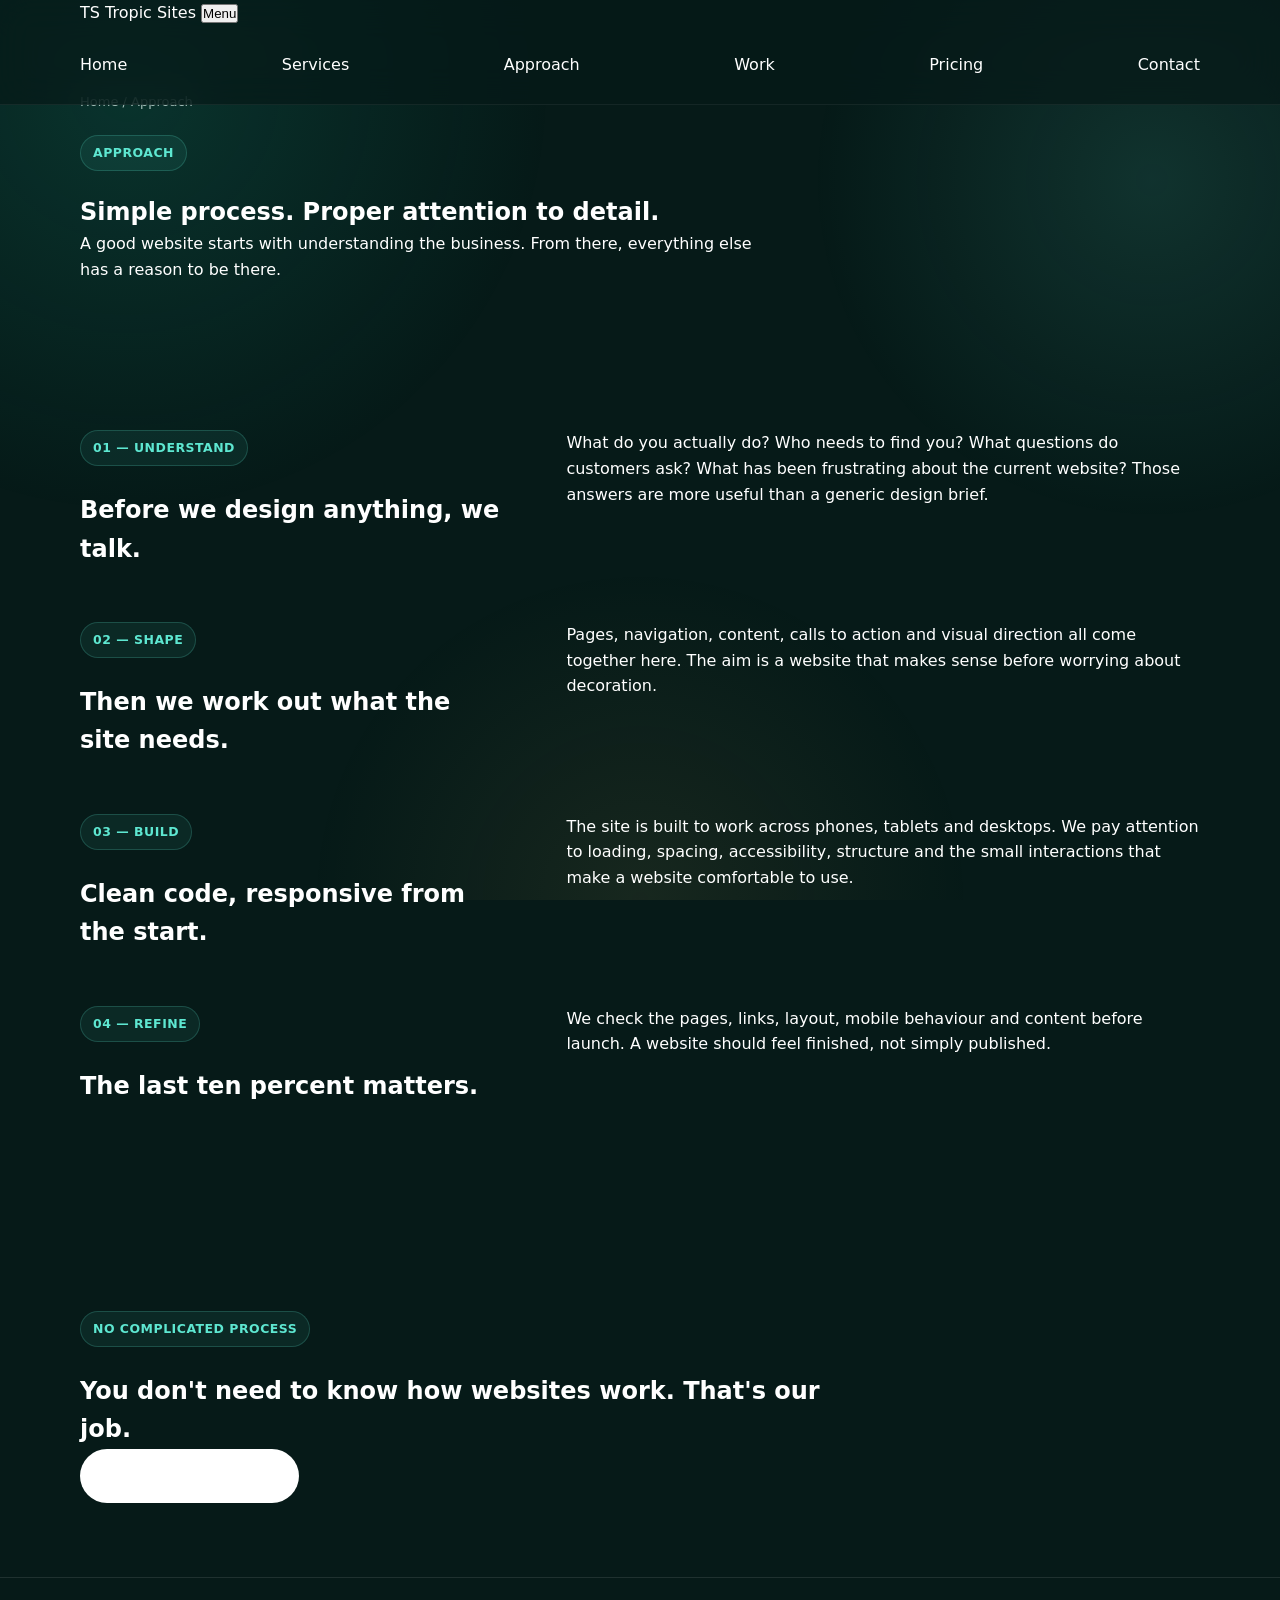
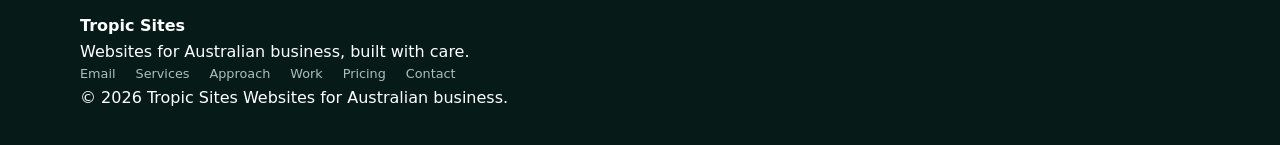
==== approach.html @ 6313338d "Add files via upload" ====
<!doctype html>
<html lang="en-AU">
<head>
  <meta charset="utf-8">
  <meta name="viewport" content="width=device-width, initial-scale=1">
  <title>Approach | Tropic Sites</title>
  <meta name="description" content="Learn how Tropic Sites approaches website projects for Australian businesses.">
  <meta name="theme-color" content="#17352d">
  <meta property="og:title" content="Approach | Tropic Sites">
  <meta property="og:description" content="Learn how Tropic Sites approaches website projects for Australian businesses.">
  <meta property="og:type" content="website">
  <link rel="stylesheet" href="style.css">
</head>
<body data-page="approach">
<header class="site-header">
  <div class="container header-inner">
    <a class="brand" href="index.html" aria-label="Tropic Sites home">
      <span class="brand-mark" aria-hidden="true">TS</span>
      <span>Tropic Sites</span>
    </a>
    <button class="nav-toggle" type="button" data-nav-toggle aria-expanded="false" aria-controls="site-nav">
      <span>Menu</span>
    </button>
    <nav class="site-nav" id="site-nav" data-nav aria-label="Main navigation">
      <a href="index.html">Home</a>
      <a href="services.html">Services</a>
      <a href="approach.html">Approach</a>
      <a href="work.html">Work</a>
      <a href="pricing.html">Pricing</a>
      <a href="contact.html">Contact</a>
    </nav>
  </div>
</header>
<main class="site-main">

<section class="page-hero"><div class="container"><div class="breadcrumb"><a href="index.html">Home</a> / <span class="current-page">Approach</span></div><div class="eyebrow">Approach</div><h1>Simple process. Proper attention to detail.</h1><p class="lede">A good website starts with understanding the business. From there, everything else has a reason to be there.</p></div></section>
<section class="page-section"><div class="container">
<div class="section-intro"><div><span class="eyebrow">01 — Understand</span><h2>Before we design anything, we talk.</h2></div><p>What do you actually do? Who needs to find you? What questions do customers ask? What has been frustrating about the current website? Those answers are more useful than a generic design brief.</p></div>
<div class="section-intro"><div><span class="eyebrow">02 — Shape</span><h2>Then we work out what the site needs.</h2></div><p>Pages, navigation, content, calls to action and visual direction all come together here. The aim is a website that makes sense before worrying about decoration.</p></div>
<div class="section-intro"><div><span class="eyebrow">03 — Build</span><h2>Clean code, responsive from the start.</h2></div><p>The site is built to work across phones, tablets and desktops. We pay attention to loading, spacing, accessibility, structure and the small interactions that make a website comfortable to use.</p></div>
<div class="section-intro"><div><span class="eyebrow">04 — Refine</span><h2>The last ten percent matters.</h2></div><p>We check the pages, links, layout, mobile behaviour and content before launch. A website should feel finished, not simply published.</p></div>
</div></section>
<section class="cta-band"><div class="container"><span class="eyebrow">No complicated process</span><h2>You don't need to know how websites work. That's our job.</h2><a class="button" href="contact.html">Start a conversation</a></div></section>

</main>
<footer class="site-footer">
  <div class="container footer-inner">
    <div>
      <strong>Tropic Sites</strong>
      <p>Websites for Australian business, built with care.</p>
    </div>
    <div class="footer-links"><a href="mailto:info.tropicsites@gmail.com">Email</a>
      <a href="services.html">Services</a>
      <a href="approach.html">Approach</a>
      <a href="work.html">Work</a>
      <a href="pricing.html">Pricing</a>
      <a href="contact.html">Contact</a>
    </div>
  </div>
  <div class="container footer-bottom">
    <span>© 2026 Tropic Sites</span>
    <span>Websites for Australian business.</span>
  </div>
</footer>

<script>
(() => {
  const navToggle = document.querySelector('[data-nav-toggle]');
  const nav = document.querySelector('[data-nav]');
  if (!navToggle || !nav) return;
  navToggle.addEventListener('click', () => {
    const open = nav.classList.toggle('is-open');
    navToggle.setAttribute('aria-expanded', String(open));
  });
  nav.querySelectorAll('a').forEach(link => {
    link.addEventListener('click', () => {
      nav.classList.remove('is-open');
      navToggle.setAttribute('aria-expanded', 'false');
    });
  });
})();
</script>

</body>
</html>
---- style.css ----
/* =========================================================
       TROPIC SITES
       Premium tropical website
       ========================================================= */

    :root {
      --bg: #061a18;
      --bg-light: #0b2825;
      --green: #0d6b5d;
      --green-light: #18a98f;
      --aqua: #5ee7d1;
      --cream: #fffaf0;
      --white: #ffffff;
      --muted: #a8c2bd;
      --gold: #e9c46a;
      --border: rgba(255,255,255,0.10);
      --shadow: 0 25px 80px rgba(0,0,0,0.35);
      --radius: 24px;
    }

    * {
      margin: 0;
      padding: 0;
      box-sizing: border-box;
    }

    html {
      scroll-behavior: smooth;
    }

    body {
      font-family:
        Inter,
        ui-sans-serif,
        system-ui,
        -apple-system,
        BlinkMacSystemFont,
        "Segoe UI",
        sans-serif;

      background: var(--bg);
      color: var(--white);
      line-height: 1.6;
      overflow-x: hidden;
    }

    a {
      color: inherit;
      text-decoration: none;
    }

    img {
      max-width: 100%;
      display: block;
    }

    .container {
      width: min(1120px, calc(100% - 40px));
      margin: 0 auto;
    }

    /* =========================================================
       BACKGROUND
       ========================================================= */

    body::before {
      content: "";
      position: fixed;
      inset: 0;
      pointer-events: none;
      z-index: -2;

      background:
        radial-gradient(
          circle at 10% 10%,
          rgba(24,169,143,0.18),
          transparent 30%
        ),
        radial-gradient(
          circle at 90% 20%,
          rgba(94,231,209,0.12),
          transparent 25%
        ),
        radial-gradient(
          circle at 50% 100%,
          rgba(233,196,106,0.08),
          transparent 30%
        );
    }

    /* =========================================================
       NAVIGATION
       ========================================================= */

    header {
      position: fixed;
      top: 0;
      left: 0;
      width: 100%;
      z-index: 1000;

      background: rgba(6,26,24,0.72);
      backdrop-filter: blur(18px);
      -webkit-backdrop-filter: blur(18px);

      border-bottom: 1px solid rgba(255,255,255,0.06);
    }

    nav {
      height: 78px;
      display: flex;
      align-items: center;
      justify-content: space-between;
    }

    .logo {
      display: flex;
      align-items: center;
      gap: 10px;
      font-size: 1.15rem;
      font-weight: 800;
      letter-spacing: -0.03em;
    }

    .logo-mark {
      width: 38px;
      height: 38px;
      border-radius: 12px;

      display: grid;
      place-items: center;

      background:
        linear-gradient(
          135deg,
          var(--aqua),
          var(--green-light)
        );

      color: var(--bg);
      font-size: 1.2rem;

      box-shadow:
        0 8px 25px rgba(24,169,143,0.25);
    }

    .logo span {
      color: var(--aqua);
    }

    .nav-links {
      display: flex;
      align-items: center;
      gap: 32px;
    }

    .nav-links a {
      color: var(--muted);
      font-size: 0.92rem;
      transition: 0.25s ease;
    }

    .nav-links a:hover {
      color: var(--white);
    }

    .nav-button {
      padding: 11px 18px;
      border-radius: 100px;

      background: var(--white);
      color: var(--bg) !important;

      font-weight: 700;
    }

    .nav-button:hover {
      transform: translateY(-2px);
      box-shadow: 0 10px 30px rgba(255,255,255,0.15);
    }

    .menu-button {
      display: none;

      border: 0;
      background: transparent;
      color: white;

      font-size: 1.7rem;
      cursor: pointer;
    }

    /* =========================================================
       HERO
       ========================================================= */

    .hero {
      min-height: 100vh;
      display: flex;
      align-items: center;

      padding-top: 110px;
      position: relative;
    }

    .hero-grid {
      display: grid;
      grid-template-columns: 1.1fr 0.9fr;
      gap: 70px;
      align-items: center;
    }

    .eyebrow {
      display: inline-flex;
      align-items: center;
      gap: 9px;

      padding: 7px 12px;
      border-radius: 100px;

      border: 1px solid rgba(94,231,209,0.2);
      background: rgba(94,231,209,0.07);

      color: var(--aqua);
      font-size: 0.78rem;
      font-weight: 700;
      letter-spacing: 0.04em;
      text-transform: uppercase;

      margin-bottom: 25px;
    }

    .eyebrow-dot {
      width: 7px;
      height: 7px;
      border-radius: 50%;
      background: var(--aqua);

      box-shadow: 0 0 15px var(--aqua);
    }

    .hero h1 {
      font-size: clamp(3.2rem, 7vw, 6.5rem);
      line-height: 0.94;
      letter-spacing: -0.065em;
      max-width: 850px;
    }

    .hero h1 .gradient {
      background:
        linear-gradient(
          110deg,
          var(--aqua),
          #9af3df,
          var(--gold)
        );

      -webkit-background-clip: text;
      background-clip: text;
      color: transparent;
    }

    .hero-description {
      margin-top: 30px;
      max-width: 620px;

      color: var(--muted);
      font-size: 1.15rem;
      line-height: 1.8;
    }

    .hero-buttons {
      display: flex;
      gap: 14px;
      margin-top: 35px;
      flex-wrap: wrap;
    }

    .button {
      display: inline-flex;
      align-items: center;
      justify-content: center;
      gap: 9px;

      padding: 15px 22px;
      border-radius: 100px;

      font-weight: 750;
      font-size: 0.95rem;

      transition:
        transform 0.25s ease,
        box-shadow 0.25s ease,
        background 0.25s ease;
    }

    .button-primary {
      background: linear-gradient(
        135deg,
        var(--aqua),
        var(--green-light)
      );

      color: #031311;

      box-shadow:
        0 15px 45px rgba(24,169,143,0.22);
    }

    .button-primary:hover {
      transform: translateY(-3px);
      box-shadow:
        0 20px 55px rgba(24,169,143,0.35);
    }

    .button-secondary {
      border: 1px solid var(--border);
      background: rgba(255,255,255,0.04);
      color: var(--white);
    }

    .button-secondary:hover {
      background: rgba(255,255,255,0.08);
      transform: translateY(-3px);
    }

    /* Hero visual */

    .hero-visual {
      position: relative;
      min-height: 500px;

      display: flex;
      align-items: center;
      justify-content: center;
    }

    .orb {
      position: absolute;
      width: 400px;
      height: 400px;
      border-radius: 50%;

      background:
        radial-gradient(
          circle at 35% 30%,
          rgba(94,231,209,0.5),
          rgba(13,107,93,0.15) 45%,
          transparent 70%
        );

      filter: blur(2px);
    }

    .browser {
      position: relative;
      width: min(480px, 100%);

      border: 1px solid rgba(255,255,255,0.14);
      border-radius: 22px;

      background: rgba(255,255,255,0.07);
      backdrop-filter: blur(20px);

      box-shadow: var(--shadow);

      transform: rotate(2deg);
      transition: transform 0.4s ease;
    }

    .browser:hover {
      transform: rotate(0deg) translateY(-8px);
    }

    .browser-top {
      height: 44px;
      display: flex;
      align-items: center;
      gap: 7px;

      padding: 0 15px;

      border-bottom: 1px solid var(--border);
    }

    .browser-dot {
      width: 9px;
      height: 9px;
      border-radius: 50%;
      background: rgba(255,255,255,0.25);
    }

    .browser-screen {
      padding: 22px;
      min-height: 360px;

      background:
        linear-gradient(
          145deg,
          rgba(94,231,209,0.13),
          rgba(233,196,106,0.06)
        );
    }

    .mockup-label {
      font-size: 0.65rem;
      text-transform: uppercase;
      letter-spacing: 0.15em;
      color: var(--aqua);
      font-weight: 800;
    }

    .mockup-title {
      font-size: 2.2rem;
      font-weight: 800;
      line-height: 1;
      margin-top: 12px;
      letter-spacing: -0.05em;
    }

    .mockup-lines {
      margin-top: 20px;
      display: grid;
      gap: 9px;
    }

    .mockup-line {
      height: 9px;
      border-radius: 100px;
      background: rgba(255,255,255,0.12);
    }

    .mockup-line.short {
      width: 60%;
    }

    .mockup-card-grid {
      display: grid;
      grid-template-columns: repeat(2, 1fr);
      gap: 10px;
      margin-top: 30px;
    }

    .mockup-card {
      height: 90px;
      border-radius: 15px;

      background:
        linear-gradient(
          135deg,
          rgba(24,169,143,0.3),
          rgba(255,255,255,0.04)
        );

      border: 1px solid rgba(255,255,255,0.08);
    }

    .floating-card {
      position: absolute;
      bottom: 35px;
      left: -25px;

      padding: 17px 20px;

      background: rgba(255,255,255,0.09);
      backdrop-filter: blur(18px);

      border: 1px solid rgba(255,255,255,0.12);
      border-radius: 17px;

      box-shadow: var(--shadow);
    }

    .floating-card strong {
      display: block;
      color: var(--aqua);
      font-size: 1.25rem;
    }

    .floating-card small {
      color: var(--muted);
    }

    /* =========================================================
       TRUST BAR
       ========================================================= */

    .trust {
      padding: 35px 0;
      border-top: 1px solid var(--border);
      border-bottom: 1px solid var(--border);
    }

    .trust-content {
      display: flex;
      justify-content: space-between;
      gap: 30px;
      flex-wrap: wrap;
    }

    .trust-item {
      color: var(--muted);
      font-size: 0.85rem;
    }

    .trust-item strong {
      color: white;
    }

    /* =========================================================
       GENERAL SECTIONS
       ========================================================= */

    section {
      padding: 120px 0;
    }

    .section-heading {
      max-width: 700px;
      margin-bottom: 55px;
    }

    .section-label {
      color: var(--aqua);
      text-transform: uppercase;
      letter-spacing: 0.14em;
      font-size: 0.72rem;
      font-weight: 800;
      margin-bottom: 15px;
    }

    .section-heading h2 {
      font-size: clamp(2.3rem, 5vw, 4rem);
      line-height: 1;
      letter-spacing: -0.055em;
    }

    .section-heading p {
      color: var(--muted);
      margin-top: 20px;
      font-size: 1.05rem;
    }

    /* =========================================================
       SERVICES
       ========================================================= */

    .services-grid {
      display: grid;
      grid-template-columns: repeat(3, 1fr);
      gap: 18px;
    }

    .service-card {
      padding: 32px;

      border: 1px solid var(--border);
      border-radius: var(--radius);

      background:
        linear-gradient(
          145deg,
          rgba(255,255,255,0.055),
          rgba(255,255,255,0.02)
        );

      transition:
        transform 0.3s ease,
        border 0.3s ease,
        background 0.3s ease;
    }

    .service-card:hover {
      transform: translateY(-8px);
      border-color: rgba(94,231,209,0.3);
      background: rgba(94,231,209,0.06);
    }

    .service-icon {
      width: 50px;
      height: 50px;

      display: grid;
      place-items: center;

      border-radius: 15px;

      background: rgba(94,231,209,0.09);
      border: 1px solid rgba(94,231,209,0.15);

      font-size: 1.35rem;

      margin-bottom: 24px;
    }

    .service-card h3 {
      font-size: 1.2rem;
      margin-bottom: 10px;
    }

    .service-card p {
      color: var(--muted);
      font-size: 0.93rem;
      line-height: 1.7;
    }

    /* =========================================================
       SHOWCASE
       ========================================================= */

    .showcase {
      background:
        linear-gradient(
          180deg,
          transparent,
          rgba(13,107,93,0.07),
          transparent
        );
    }

    .showcase-grid {
      display: grid;
      grid-template-columns: 1.25fr 0.75fr;
      gap: 20px;
    }

    .project {
      min-height: 360px;
      border-radius: 28px;

      border: 1px solid var(--border);

      overflow: hidden;
      position: relative;

      background:
        radial-gradient(
          circle at 70% 30%,
          rgba(94,231,209,0.2),
          transparent 35%
        ),
        linear-gradient(
          135deg,
          #0b3732,
          #08201e
        );
    }

    .project.large {
      min-height: 500px;
    }

    .project-content {
      position: absolute;
      inset: auto 30px 30px 30px;
      z-index: 2;
    }

    .project-content span {
      color: var(--aqua);
      font-size: 0.72rem;
      font-weight: 800;
      text-transform: uppercase;
      letter-spacing: 0.12em;
    }

    .project-content h3 {
      margin-top: 6px;
      font-size: 1.8rem;
      letter-spacing: -0.04em;
    }

    .project-content p {
      color: var(--muted);
      margin-top: 5px;
    }

    .project-window {
      position: absolute;

      top: 35px;
      left: 50%;
      transform: translateX(-50%);

      width: 75%;
      height: 280px;

      background: rgba(255,255,255,0.08);
      border: 1px solid rgba(255,255,255,0.13);

      border-radius: 18px;

      padding: 18px;

      box-shadow: var(--shadow);
    }

    .project-window::after {
      content: "";
      position: absolute;
      inset: 25% 10% auto 10%;
      height: 80px;

      border-radius: 14px;

      background:
        linear-gradient(
          135deg,
          rgba(94,231,209,0.45),
          rgba(233,196,106,0.25)
        );
    }

    .project-window.small {
      height: 210px;
    }

    .project-side {
      display: grid;
      gap: 20px;
    }

    /* =========================================================
       PRICING
       ========================================================= */

    .pricing-grid {
      display: grid;
      grid-template-columns: repeat(3, 1fr);
      gap: 18px;
    }

    .price-card {
      padding: 34px;

      border-radius: var(--radius);
      border: 1px solid var(--border);

      background: rgba(255,255,255,0.035);

      position: relative;
    }

    .price-card.featured {
      background:
        linear-gradient(
          145deg,
          rgba(24,169,143,0.18),
          rgba(255,255,255,0.04)
        );

      border-color: rgba(94,231,209,0.3);

      transform: scale(1.03);

      box-shadow: var(--shadow);
    }

    .popular {
      position: absolute;
      top: 18px;
      right: 18px;

      padding: 6px 10px;
      border-radius: 100px;

      background: var(--aqua);
      color: #031311;

      font-size: 0.65rem;
      font-weight: 900;
      text-transform: uppercase;
    }

    .price-card h3 {
      font-size: 1.25rem;
    }

    .price {
      font-size: 2.7rem;
      font-weight: 850;
      letter-spacing: -0.06em;
      margin: 15px 0 5px;
    }

    .price small {
      color: var(--muted);
      font-size: 0.8rem;
      font-weight: 400;
    }

    .price-description {
      color: var(--muted);
      font-size: 0.88rem;
      min-height: 60px;
    }

    .features {
      list-style: none;
      margin-top: 25px;
      display: grid;
      gap: 12px;
    }

    .features li {
      color: #d4e5e1;
      font-size: 0.88rem;
    }

    .features li::before {
      content: "✓";
      color: var(--aqua);
      font-weight: 900;
      margin-right: 9px;
    }

    .price-card .button {
      width: 100%;
      margin-top: 30px;
    }

    /* =========================================================
       WHY US
       ========================================================= */

    .why-grid {
      display: grid;
      grid-template-columns: 0.85fr 1.15fr;
      gap: 80px;
      align-items: center;
    }

    .why-visual {
      min-height: 450px;

      border-radius: 30px;

      background:
        radial-gradient(
          circle at 50% 35%,
          rgba(94,231,209,0.3),
          transparent 35%
        ),
        linear-gradient(
          145deg,
          #0b3732,
          #061a18
        );

      border: 1px solid var(--border);

      display: grid;
      place-items: center;

      position: relative;
      overflow: hidden;
    }

    .palm {
      font-size: 10rem;
      filter: drop-shadow(0 25px 40px rgba(0,0,0,0.35));
      transform: rotate(-8deg);
    }

    .why-list {
      display: grid;
      gap: 28px;
    }

    .why-item {
      display: grid;
      grid-template-columns: 50px 1fr;
      gap: 18px;
    }

    .why-number {
      width: 46px;
      height: 46px;

      display: grid;
      place-items: center;

      border-radius: 14px;

      background: rgba(94,231,209,0.08);
      border: 1px solid rgba(94,231,209,0.14);

      color: var(--aqua);
      font-weight: 800;
    }

    .why-item h3 {
      margin-bottom: 5px;
    }

    .why-item p {
      color: var(--muted);
      font-size: 0.92rem;
    }

    /* =========================================================
       PROCESS
       ========================================================= */

    .process-grid {
      display: grid;
      grid-template-columns: repeat(4, 1fr);
      gap: 15px;
    }

    .process-card {
      padding: 28px;

      border-top: 1px solid var(--border);

      position: relative;
    }

    .process-number {
      color: var(--aqua);
      font-size: 0.72rem;
      font-weight: 900;
      letter-spacing: 0.12em;
    }

    .process-card h3 {
      margin-top: 35px;
      margin-bottom: 10px;
    }

    .process-card p {
      color: var(--muted);
      font-size: 0.88rem;
    }

    /* =========================================================
       CTA
       ========================================================= */

    .cta {
      padding: 80px 0 120px;
    }

    .cta-box {
      border-radius: 35px;
      padding: 80px 60px;

      text-align: center;

      border: 1px solid rgba(94,231,209,0.2);

      background:
        radial-gradient(
          circle at 50% 0%,
          rgba(94,231,209,0.22),
          transparent 45%
        ),
        linear-gradient(
          145deg,
          rgba(13,107,93,0.25),
          rgba(255,255,255,0.035)
        );

      box-shadow: var(--shadow);
    }

    .cta-box h2 {
      font-size: clamp(2.5rem, 5vw, 4.5rem);
      line-height: 1;
      letter-spacing: -0.06em;
    }

    .cta-box p {
      color: var(--muted);
      max-width: 600px;
      margin: 22px auto 30px;
    }

    /* =========================================================
       FOOTER
       ========================================================= */

    footer {
      padding: 35px 0;
      border-top: 1px solid var(--border);
    }

    .footer-content {
      display: flex;
      justify-content: space-between;
      gap: 30px;
      align-items: center;
    }

    .footer-copy {
      color: var(--muted);
      font-size: 0.8rem;
    }

    .footer-links {
      display: flex;
      gap: 20px;
      color: var(--muted);
      font-size: 0.8rem;
    }

    .footer-links a:hover {
      color: white;
    }

    /* =========================================================
       ANIMATIONS
       ========================================================= */

    @keyframes float {
      0%, 100% {
        transform: translateY(0);
      }

      50% {
        transform: translateY(-12px);
      }
    }

    .orb {
      animation: float 7s ease-in-out infinite;
    }

    /* =========================================================
       MOBILE
       ========================================================= */

    @media (max-width: 900px) {

      .hero-grid,
      .why-grid {
        grid-template-columns: 1fr;
      }

      .hero {
        padding-top: 140px;
      }

      .hero-visual {
        min-height: 400px;
      }

      .services-grid,
      .pricing-grid {
        grid-template-columns: 1fr;
      }

      .showcase-grid {
        grid-template-columns: 1fr;
      }

      .process-grid {
        grid-template-columns: repeat(2, 1fr);
      }

      .price-card.featured {
        transform: none;
      }

      .why-visual {
        min-height: 350px;
      }

      .nav-links {
        position: absolute;
        top: 78px;
        left: 20px;
        right: 20px;

        display: none;
        flex-direction: column;
        align-items: stretch;

        padding: 20px;

        background: rgba(6,26,24,0.96);
        backdrop-filter: blur(20px);

        border: 1px solid var(--border);
        border-radius: 20px;

        box-shadow: var(--shadow);
      }

      .nav-links.active {
        display: flex;
      }

      .nav-links a {
        padding: 10px;
      }

      .menu-button {
        display: block;
      }
    }

    @media (max-width: 600px) {

      .container {
        width: min(100% - 28px, 1120px);
      }

      nav {
        height: 70px;
      }

      .hero {
        padding-top: 120px;
      }

      .hero h1 {
        font-size: clamp(3rem, 16vw, 4.5rem);
      }

      .hero-description {
        font-size: 1rem;
      }

      .hero-buttons {
        flex-direction: column;
      }

      .hero-buttons .button {
        width: 100%;
      }

      .hero-visual {
        min-height: 330px;
      }

      .browser {
        width: 94%;
      }

      .browser-screen {
        min-height: 270px;
      }

      .floating-card {
        left: 0;
        bottom: 10px;
      }

      section {
        padding: 85px 0;
      }

      .section-heading {
        margin-bottom: 35px;
      }

      .services-grid,
      .pricing-grid {
        gap: 12px;
      }

      .service-card,
      .price-card {
        padding: 25px;
      }

      .project.large {
        min-height: 400px;
      }

      .project {
        min-height: 300px;
      }

      .project-window {
        width: 82%;
        height: 200px;
      }

      .process-grid {
        grid-template-columns: 1fr;
      }

      .cta-box {
        padding: 55px 22px;
        border-radius: 25px;
      }

      .cta-box .button {
        width: 100%;
      }

      .footer-content {
        flex-direction: column;
        align-items: flex-start;
      }

      .footer-links {
        flex-wrap: wrap;
      }
    }

/* Multi-page site refinements */
.site-main { min-height: calc(100vh - 160px); }
.page-hero { padding: 92px 0 70px; border-bottom: 1px solid var(--line); }
.page-hero .eyebrow { margin-bottom: 22px; }
.page-hero h1 { max-width: 900px; }
.page-hero p { max-width: 680px; }
.page-section { padding: 78px 0; border-bottom: 1px solid var(--line); }
.page-section:last-of-type { border-bottom: 0; }
.section-intro { display:grid; grid-template-columns:minmax(0, .8fr) minmax(0, 1.2fr); gap:64px; align-items:start; margin-bottom:54px; }
.section-intro h2 { margin:0; }
.section-intro p { margin:0; }
.service-grid, .process-grid, .work-grid, .pricing-grid { display:grid; grid-template-columns:repeat(3, minmax(0,1fr)); gap:18px; }
.detail-card { border:1px solid var(--line); padding:28px; background:var(--surface); }
.detail-card h3 { margin:0 0 12px; }
.detail-card p { margin:0; }
.detail-card ul { margin:18px 0 0; padding-left:20px; }
.detail-card li + li { margin-top:8px; }
.number { display:block; font-size:12px; letter-spacing:.12em; text-transform:uppercase; margin-bottom:28px; color:var(--muted); }
.work-card { border:1px solid var(--line); min-height:300px; padding:28px; display:flex; flex-direction:column; justify-content:space-between; background:var(--surface); }
.work-card .tag { font-size:12px; text-transform:uppercase; letter-spacing:.1em; color:var(--muted); }
.work-card h3 { margin:16px 0 10px; }
.work-card p { margin:0; }
.price-card { border:1px solid var(--line); padding:30px; background:var(--surface); }
.price-card.featured { border-color:var(--ink); }
.price { font-family: Georgia, "Times New Roman", serif; font-size:48px; line-height:1; margin:24px 0 8px; }
.price-note { color:var(--muted); font-size:14px; }
.price-card ul { margin:26px 0 30px; padding-left:20px; }
.price-card li + li { margin-top:9px; }
.cta-band { padding:74px 0; background:var(--ink); color:#fff; }
.cta-band h2 { color:#fff; max-width:760px; }
.cta-band p { color:rgba(255,255,255,.72); max-width:650px; }
.cta-band .button { background:#fff; color:var(--ink); border-color:#fff; }
.contact-grid { display:grid; grid-template-columns:.8fr 1.2fr; gap:70px; }
.contact-list { display:grid; gap:18px; }
.contact-item { padding-bottom:18px; border-bottom:1px solid var(--line); }
.contact-item strong { display:block; margin-bottom:5px; }
.contact-form { display:grid; gap:18px; }
.contact-form label { display:grid; gap:8px; font-size:14px; font-weight:600; }
.contact-form input, .contact-form textarea, .contact-form select { width:100%; box-sizing:border-box; border:1px solid var(--line); background:#fff; padding:14px 15px; font:inherit; color:var(--ink); border-radius:0; }
.contact-form textarea { min-height:170px; resize:vertical; }
.contact-form input:focus, .contact-form textarea:focus, .contact-form select:focus { outline:2px solid var(--accent); outline-offset:2px; }
.breadcrumb { font-size:13px; color:var(--muted); margin-bottom:22px; }
.breadcrumb a { color:inherit; }
.current-page { color:var(--ink); }
.form-note { font-size:13px; color:var(--muted); margin:0; }
@media (max-width: 820px) {
  .page-hero { padding:64px 0 52px; }
  .page-section { padding:58px 0; }
  .section-intro, .contact-grid { grid-template-columns:1fr; gap:26px; }
  .service-grid, .process-grid, .work-grid, .pricing-grid { grid-template-columns:1fr; }
}
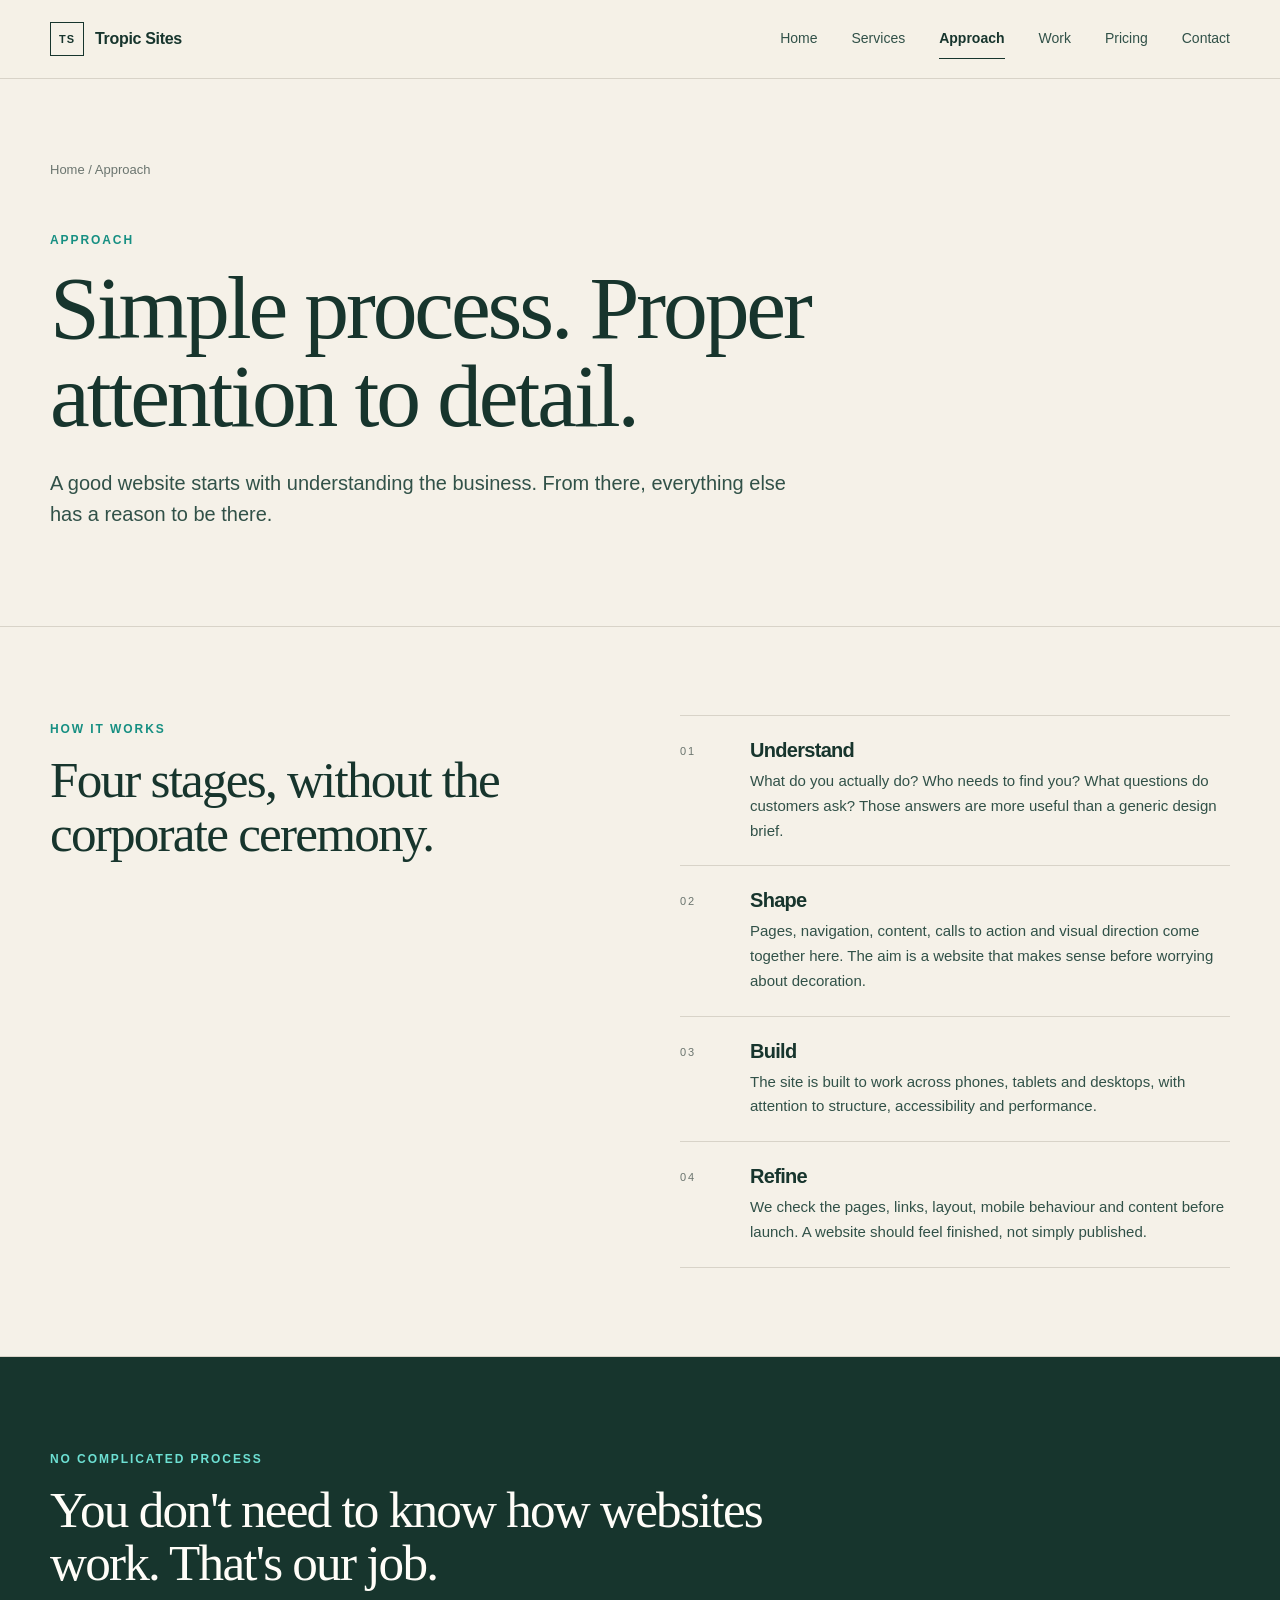
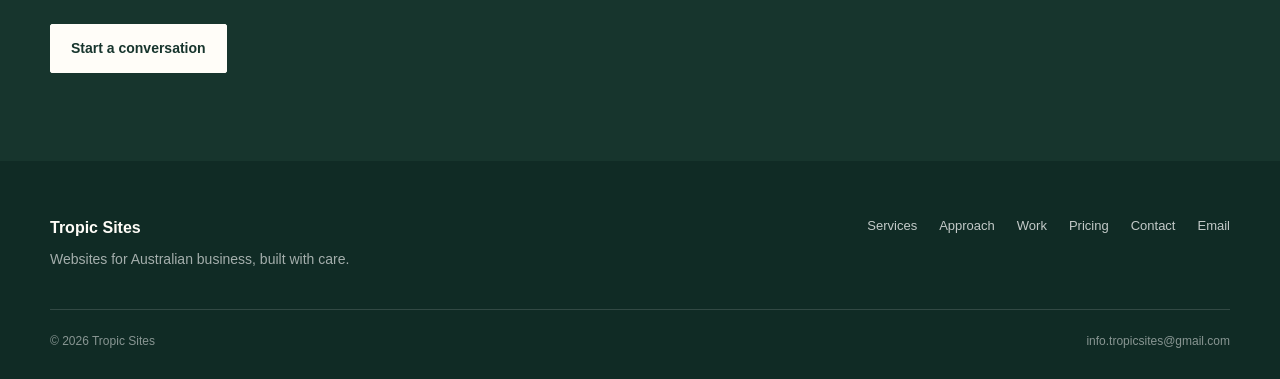
==== commit 3f3a7ce1: "Add files via upload" ====
--- a/approach.html
+++ b/approach.html
@@ -1,85 +1,24 @@
 <!doctype html>
-<html lang="en-AU">
-<head>
-  <meta charset="utf-8">
-  <meta name="viewport" content="width=device-width, initial-scale=1">
-  <title>Approach | Tropic Sites</title>
-  <meta name="description" content="Learn how Tropic Sites approaches website projects for Australian businesses.">
-  <meta name="theme-color" content="#17352d">
-  <meta property="og:title" content="Approach | Tropic Sites">
-  <meta property="og:description" content="Learn how Tropic Sites approaches website projects for Australian businesses.">
-  <meta property="og:type" content="website">
-  <link rel="stylesheet" href="style.css">
-</head>
-<body data-page="approach">
-<header class="site-header">
-  <div class="container header-inner">
-    <a class="brand" href="index.html" aria-label="Tropic Sites home">
-      <span class="brand-mark" aria-hidden="true">TS</span>
-      <span>Tropic Sites</span>
-    </a>
-    <button class="nav-toggle" type="button" data-nav-toggle aria-expanded="false" aria-controls="site-nav">
-      <span>Menu</span>
-    </button>
-    <nav class="site-nav" id="site-nav" data-nav aria-label="Main navigation">
-      <a href="index.html">Home</a>
-      <a href="services.html">Services</a>
-      <a href="approach.html">Approach</a>
-      <a href="work.html">Work</a>
-      <a href="pricing.html">Pricing</a>
-      <a href="contact.html">Contact</a>
-    </nav>
-  </div>
-</header>
-<main class="site-main">
-
-<section class="page-hero"><div class="container"><div class="breadcrumb"><a href="index.html">Home</a> / <span class="current-page">Approach</span></div><div class="eyebrow">Approach</div><h1>Simple process. Proper attention to detail.</h1><p class="lede">A good website starts with understanding the business. From there, everything else has a reason to be there.</p></div></section>
-<section class="page-section"><div class="container">
-<div class="section-intro"><div><span class="eyebrow">01 — Understand</span><h2>Before we design anything, we talk.</h2></div><p>What do you actually do? Who needs to find you? What questions do customers ask? What has been frustrating about the current website? Those answers are more useful than a generic design brief.</p></div>
-<div class="section-intro"><div><span class="eyebrow">02 — Shape</span><h2>Then we work out what the site needs.</h2></div><p>Pages, navigation, content, calls to action and visual direction all come together here. The aim is a website that makes sense before worrying about decoration.</p></div>
-<div class="section-intro"><div><span class="eyebrow">03 — Build</span><h2>Clean code, responsive from the start.</h2></div><p>The site is built to work across phones, tablets and desktops. We pay attention to loading, spacing, accessibility, structure and the small interactions that make a website comfortable to use.</p></div>
-<div class="section-intro"><div><span class="eyebrow">04 — Refine</span><h2>The last ten percent matters.</h2></div><p>We check the pages, links, layout, mobile behaviour and content before launch. A website should feel finished, not simply published.</p></div>
-</div></section>
-<section class="cta-band"><div class="container"><span class="eyebrow">No complicated process</span><h2>You don't need to know how websites work. That's our job.</h2><a class="button" href="contact.html">Start a conversation</a></div></section>
-
+<html lang="en-AU"><head>
+<meta charset="utf-8"><meta name="viewport" content="width=device-width, initial-scale=1">
+<title>Approach | Tropic Sites</title><meta name="description" content="Learn how Tropic Sites approaches website projects for Australian businesses.">
+<meta name="theme-color" content="#17352d"><meta property="og:title" content="Approach | Tropic Sites"><meta property="og:description" content="Learn how Tropic Sites approaches website projects for Australian businesses."><meta property="og:type" content="website">
+<link rel="stylesheet" href="style.css"></head><body>
+<header class="site-header"><div class="container header-inner">
+<a class="brand" href="index.html" aria-label="Tropic Sites home"><span class="brand-mark">TS</span><span>Tropic Sites</span></a>
+<button class="nav-toggle" type="button" aria-expanded="false" aria-controls="site-nav">Menu</button>
+<nav class="site-nav" id="site-nav" aria-label="Main navigation"><a href="index.html">Home</a><a href="services.html">Services</a><a href="approach.html" aria-current="page">Approach</a><a href="work.html">Work</a><a href="pricing.html">Pricing</a><a href="contact.html">Contact</a></nav>
+</div></header>
+<main>
+<section class="page-hero"><div class="container"><div class="breadcrumb"><a href="index.html">Home</a> / Approach</div><span class="eyebrow">Approach</span><h1>Simple process. Proper attention to detail.</h1><p class="lede">A good website starts with understanding the business. From there, everything else has a reason to be there.</p></div></section>
+<section class="section"><div class="container split"><div><span class="eyebrow">How it works</span><h2>Four stages, without the corporate ceremony.</h2></div><div class="list"><div class="list-item"><span class="number">01</span><div><h3>Understand</h3><p>What do you actually do? Who needs to find you? What questions do customers ask? Those answers are more useful than a generic design brief.</p></div></div><div class="list-item"><span class="number">02</span><div><h3>Shape</h3><p>Pages, navigation, content, calls to action and visual direction come together here. The aim is a website that makes sense before worrying about decoration.</p></div></div><div class="list-item"><span class="number">03</span><div><h3>Build</h3><p>The site is built to work across phones, tablets and desktops, with attention to structure, accessibility and performance.</p></div></div><div class="list-item"><span class="number">04</span><div><h3>Refine</h3><p>We check the pages, links, layout, mobile behaviour and content before launch. A website should feel finished, not simply published.</p></div></div></div></div></section>
+<section class="cta"><div class="container"><span class="eyebrow">No complicated process</span><h2>You don't need to know how websites work. That's our job.</h2><div class="button-row"><a class="button button-light" href="contact.html">Start a conversation</a></div></div></section>
 </main>
-<footer class="site-footer">
-  <div class="container footer-inner">
-    <div>
-      <strong>Tropic Sites</strong>
-      <p>Websites for Australian business, built with care.</p>
-    </div>
-    <div class="footer-links"><a href="mailto:info.tropicsites@gmail.com">Email</a>
-      <a href="services.html">Services</a>
-      <a href="approach.html">Approach</a>
-      <a href="work.html">Work</a>
-      <a href="pricing.html">Pricing</a>
-      <a href="contact.html">Contact</a>
-    </div>
-  </div>
-  <div class="container footer-bottom">
-    <span>© 2026 Tropic Sites</span>
-    <span>Websites for Australian business.</span>
-  </div>
-</footer>
-
+<footer class="site-footer"><div class="container"><div class="footer-top">
+<div class="footer-brand"><strong>Tropic Sites</strong><p>Websites for Australian business, built with care.</p></div>
+<nav class="footer-links" aria-label="Footer navigation"><a href="services.html">Services</a><a href="approach.html">Approach</a><a href="work.html">Work</a><a href="pricing.html">Pricing</a><a href="contact.html">Contact</a><a href="mailto:info.tropicsites@gmail.com">Email</a></nav>
+</div><div class="footer-bottom"><span>© 2026 Tropic Sites</span><span>info.tropicsites@gmail.com</span></div></div></footer>
 <script>
-(() => {
-  const navToggle = document.querySelector('[data-nav-toggle]');
-  const nav = document.querySelector('[data-nav]');
-  if (!navToggle || !nav) return;
-  navToggle.addEventListener('click', () => {
-    const open = nav.classList.toggle('is-open');
-    navToggle.setAttribute('aria-expanded', String(open));
-  });
-  nav.querySelectorAll('a').forEach(link => {
-    link.addEventListener('click', () => {
-      nav.classList.remove('is-open');
-      navToggle.setAttribute('aria-expanded', 'false');
-    });
-  });
-})();
-</script>
-
-</body>
-</html>
+const toggle=document.querySelector('.nav-toggle'),nav=document.querySelector('.site-nav');
+if(toggle&&nav){toggle.addEventListener('click',()=>{const open=nav.classList.toggle('is-open');toggle.setAttribute('aria-expanded',open?'true':'false')})}
+</script></body></html>
--- a/style.css
+++ b/style.css
@@ -1,1254 +1,72 @@
-/* =========================================================
-       TROPIC SITES
-       Premium tropical website
-       ========================================================= */
 
-    :root {
-      --bg: #061a18;
-      --bg-light: #0b2825;
-      --green: #0d6b5d;
-      --green-light: #18a98f;
-      --aqua: #5ee7d1;
-      --cream: #fffaf0;
-      --white: #ffffff;
-      --muted: #a8c2bd;
-      --gold: #e9c46a;
-      --border: rgba(255,255,255,0.10);
-      --shadow: 0 25px 80px rgba(0,0,0,0.35);
-      --radius: 24px;
-    }
-
-    * {
-      margin: 0;
-      padding: 0;
-      box-sizing: border-box;
-    }
-
-    html {
-      scroll-behavior: smooth;
-    }
-
-    body {
-      font-family:
-        Inter,
-        ui-sans-serif,
-        system-ui,
-        -apple-system,
-        BlinkMacSystemFont,
-        "Segoe UI",
-        sans-serif;
-
-      background: var(--bg);
-      color: var(--white);
-      line-height: 1.6;
-      overflow-x: hidden;
-    }
-
-    a {
-      color: inherit;
-      text-decoration: none;
-    }
-
-    img {
-      max-width: 100%;
-      display: block;
-    }
-
-    .container {
-      width: min(1120px, calc(100% - 40px));
-      margin: 0 auto;
-    }
-
-    /* =========================================================
-       BACKGROUND
-       ========================================================= */
-
-    body::before {
-      content: "";
-      position: fixed;
-      inset: 0;
-      pointer-events: none;
-      z-index: -2;
-
-      background:
-        radial-gradient(
-          circle at 10% 10%,
-          rgba(24,169,143,0.18),
-          transparent 30%
-        ),
-        radial-gradient(
-          circle at 90% 20%,
-          rgba(94,231,209,0.12),
-          transparent 25%
-        ),
-        radial-gradient(
-          circle at 50% 100%,
-          rgba(233,196,106,0.08),
-          transparent 30%
-        );
-    }
-
-    /* =========================================================
-       NAVIGATION
-       ========================================================= */
-
-    header {
-      position: fixed;
-      top: 0;
-      left: 0;
-      width: 100%;
-      z-index: 1000;
-
-      background: rgba(6,26,24,0.72);
-      backdrop-filter: blur(18px);
-      -webkit-backdrop-filter: blur(18px);
-
-      border-bottom: 1px solid rgba(255,255,255,0.06);
-    }
-
-    nav {
-      height: 78px;
-      display: flex;
-      align-items: center;
-      justify-content: space-between;
-    }
-
-    .logo {
-      display: flex;
-      align-items: center;
-      gap: 10px;
-      font-size: 1.15rem;
-      font-weight: 800;
-      letter-spacing: -0.03em;
-    }
-
-    .logo-mark {
-      width: 38px;
-      height: 38px;
-      border-radius: 12px;
-
-      display: grid;
-      place-items: center;
-
-      background:
-        linear-gradient(
-          135deg,
-          var(--aqua),
-          var(--green-light)
-        );
-
-      color: var(--bg);
-      font-size: 1.2rem;
-
-      box-shadow:
-        0 8px 25px rgba(24,169,143,0.25);
-    }
-
-    .logo span {
-      color: var(--aqua);
-    }
-
-    .nav-links {
-      display: flex;
-      align-items: center;
-      gap: 32px;
-    }
-
-    .nav-links a {
-      color: var(--muted);
-      font-size: 0.92rem;
-      transition: 0.25s ease;
-    }
-
-    .nav-links a:hover {
-      color: var(--white);
-    }
-
-    .nav-button {
-      padding: 11px 18px;
-      border-radius: 100px;
-
-      background: var(--white);
-      color: var(--bg) !important;
-
-      font-weight: 700;
-    }
-
-    .nav-button:hover {
-      transform: translateY(-2px);
-      box-shadow: 0 10px 30px rgba(255,255,255,0.15);
-    }
-
-    .menu-button {
-      display: none;
-
-      border: 0;
-      background: transparent;
-      color: white;
-
-      font-size: 1.7rem;
-      cursor: pointer;
-    }
-
-    /* =========================================================
-       HERO
-       ========================================================= */
-
-    .hero {
-      min-height: 100vh;
-      display: flex;
-      align-items: center;
-
-      padding-top: 110px;
-      position: relative;
-    }
-
-    .hero-grid {
-      display: grid;
-      grid-template-columns: 1.1fr 0.9fr;
-      gap: 70px;
-      align-items: center;
-    }
-
-    .eyebrow {
-      display: inline-flex;
-      align-items: center;
-      gap: 9px;
-
-      padding: 7px 12px;
-      border-radius: 100px;
-
-      border: 1px solid rgba(94,231,209,0.2);
-      background: rgba(94,231,209,0.07);
-
-      color: var(--aqua);
-      font-size: 0.78rem;
-      font-weight: 700;
-      letter-spacing: 0.04em;
-      text-transform: uppercase;
-
-      margin-bottom: 25px;
-    }
-
-    .eyebrow-dot {
-      width: 7px;
-      height: 7px;
-      border-radius: 50%;
-      background: var(--aqua);
-
-      box-shadow: 0 0 15px var(--aqua);
-    }
-
-    .hero h1 {
-      font-size: clamp(3.2rem, 7vw, 6.5rem);
-      line-height: 0.94;
-      letter-spacing: -0.065em;
-      max-width: 850px;
-    }
-
-    .hero h1 .gradient {
-      background:
-        linear-gradient(
-          110deg,
-          var(--aqua),
-          #9af3df,
-          var(--gold)
-        );
-
-      -webkit-background-clip: text;
-      background-clip: text;
-      color: transparent;
-    }
-
-    .hero-description {
-      margin-top: 30px;
-      max-width: 620px;
-
-      color: var(--muted);
-      font-size: 1.15rem;
-      line-height: 1.8;
-    }
-
-    .hero-buttons {
-      display: flex;
-      gap: 14px;
-      margin-top: 35px;
-      flex-wrap: wrap;
-    }
-
-    .button {
-      display: inline-flex;
-      align-items: center;
-      justify-content: center;
-      gap: 9px;
-
-      padding: 15px 22px;
-      border-radius: 100px;
-
-      font-weight: 750;
-      font-size: 0.95rem;
-
-      transition:
-        transform 0.25s ease,
-        box-shadow 0.25s ease,
-        background 0.25s ease;
-    }
-
-    .button-primary {
-      background: linear-gradient(
-        135deg,
-        var(--aqua),
-        var(--green-light)
-      );
-
-      color: #031311;
-
-      box-shadow:
-        0 15px 45px rgba(24,169,143,0.22);
-    }
-
-    .button-primary:hover {
-      transform: translateY(-3px);
-      box-shadow:
-        0 20px 55px rgba(24,169,143,0.35);
-    }
-
-    .button-secondary {
-      border: 1px solid var(--border);
-      background: rgba(255,255,255,0.04);
-      color: var(--white);
-    }
-
-    .button-secondary:hover {
-      background: rgba(255,255,255,0.08);
-      transform: translateY(-3px);
-    }
-
-    /* Hero visual */
-
-    .hero-visual {
-      position: relative;
-      min-height: 500px;
-
-      display: flex;
-      align-items: center;
-      justify-content: center;
-    }
-
-    .orb {
-      position: absolute;
-      width: 400px;
-      height: 400px;
-      border-radius: 50%;
-
-      background:
-        radial-gradient(
-          circle at 35% 30%,
-          rgba(94,231,209,0.5),
-          rgba(13,107,93,0.15) 45%,
-          transparent 70%
-        );
-
-      filter: blur(2px);
-    }
-
-    .browser {
-      position: relative;
-      width: min(480px, 100%);
-
-      border: 1px solid rgba(255,255,255,0.14);
-      border-radius: 22px;
-
-      background: rgba(255,255,255,0.07);
-      backdrop-filter: blur(20px);
-
-      box-shadow: var(--shadow);
-
-      transform: rotate(2deg);
-      transition: transform 0.4s ease;
-    }
-
-    .browser:hover {
-      transform: rotate(0deg) translateY(-8px);
-    }
-
-    .browser-top {
-      height: 44px;
-      display: flex;
-      align-items: center;
-      gap: 7px;
-
-      padding: 0 15px;
-
-      border-bottom: 1px solid var(--border);
-    }
-
-    .browser-dot {
-      width: 9px;
-      height: 9px;
-      border-radius: 50%;
-      background: rgba(255,255,255,0.25);
-    }
-
-    .browser-screen {
-      padding: 22px;
-      min-height: 360px;
-
-      background:
-        linear-gradient(
-          145deg,
-          rgba(94,231,209,0.13),
-          rgba(233,196,106,0.06)
-        );
-    }
-
-    .mockup-label {
-      font-size: 0.65rem;
-      text-transform: uppercase;
-      letter-spacing: 0.15em;
-      color: var(--aqua);
-      font-weight: 800;
-    }
-
-    .mockup-title {
-      font-size: 2.2rem;
-      font-weight: 800;
-      line-height: 1;
-      margin-top: 12px;
-      letter-spacing: -0.05em;
-    }
-
-    .mockup-lines {
-      margin-top: 20px;
-      display: grid;
-      gap: 9px;
-    }
-
-    .mockup-line {
-      height: 9px;
-      border-radius: 100px;
-      background: rgba(255,255,255,0.12);
-    }
-
-    .mockup-line.short {
-      width: 60%;
-    }
-
-    .mockup-card-grid {
-      display: grid;
-      grid-template-columns: repeat(2, 1fr);
-      gap: 10px;
-      margin-top: 30px;
-    }
-
-    .mockup-card {
-      height: 90px;
-      border-radius: 15px;
-
-      background:
-        linear-gradient(
-          135deg,
-          rgba(24,169,143,0.3),
-          rgba(255,255,255,0.04)
-        );
-
-      border: 1px solid rgba(255,255,255,0.08);
-    }
-
-    .floating-card {
-      position: absolute;
-      bottom: 35px;
-      left: -25px;
-
-      padding: 17px 20px;
-
-      background: rgba(255,255,255,0.09);
-      backdrop-filter: blur(18px);
-
-      border: 1px solid rgba(255,255,255,0.12);
-      border-radius: 17px;
-
-      box-shadow: var(--shadow);
-    }
-
-    .floating-card strong {
-      display: block;
-      color: var(--aqua);
-      font-size: 1.25rem;
-    }
-
-    .floating-card small {
-      color: var(--muted);
-    }
-
-    /* =========================================================
-       TRUST BAR
-       ========================================================= */
-
-    .trust {
-      padding: 35px 0;
-      border-top: 1px solid var(--border);
-      border-bottom: 1px solid var(--border);
-    }
-
-    .trust-content {
-      display: flex;
-      justify-content: space-between;
-      gap: 30px;
-      flex-wrap: wrap;
-    }
-
-    .trust-item {
-      color: var(--muted);
-      font-size: 0.85rem;
-    }
-
-    .trust-item strong {
-      color: white;
-    }
-
-    /* =========================================================
-       GENERAL SECTIONS
-       ========================================================= */
-
-    section {
-      padding: 120px 0;
-    }
-
-    .section-heading {
-      max-width: 700px;
-      margin-bottom: 55px;
-    }
-
-    .section-label {
-      color: var(--aqua);
-      text-transform: uppercase;
-      letter-spacing: 0.14em;
-      font-size: 0.72rem;
-      font-weight: 800;
-      margin-bottom: 15px;
-    }
-
-    .section-heading h2 {
-      font-size: clamp(2.3rem, 5vw, 4rem);
-      line-height: 1;
-      letter-spacing: -0.055em;
-    }
-
-    .section-heading p {
-      color: var(--muted);
-      margin-top: 20px;
-      font-size: 1.05rem;
-    }
-
-    /* =========================================================
-       SERVICES
-       ========================================================= */
-
-    .services-grid {
-      display: grid;
-      grid-template-columns: repeat(3, 1fr);
-      gap: 18px;
-    }
-
-    .service-card {
-      padding: 32px;
-
-      border: 1px solid var(--border);
-      border-radius: var(--radius);
-
-      background:
-        linear-gradient(
-          145deg,
-          rgba(255,255,255,0.055),
-          rgba(255,255,255,0.02)
-        );
-
-      transition:
-        transform 0.3s ease,
-        border 0.3s ease,
-        background 0.3s ease;
-    }
-
-    .service-card:hover {
-      transform: translateY(-8px);
-      border-color: rgba(94,231,209,0.3);
-      background: rgba(94,231,209,0.06);
-    }
-
-    .service-icon {
-      width: 50px;
-      height: 50px;
-
-      display: grid;
-      place-items: center;
-
-      border-radius: 15px;
-
-      background: rgba(94,231,209,0.09);
-      border: 1px solid rgba(94,231,209,0.15);
-
-      font-size: 1.35rem;
-
-      margin-bottom: 24px;
-    }
-
-    .service-card h3 {
-      font-size: 1.2rem;
-      margin-bottom: 10px;
-    }
-
-    .service-card p {
-      color: var(--muted);
-      font-size: 0.93rem;
-      line-height: 1.7;
-    }
-
-    /* =========================================================
-       SHOWCASE
-       ========================================================= */
-
-    .showcase {
-      background:
-        linear-gradient(
-          180deg,
-          transparent,
-          rgba(13,107,93,0.07),
-          transparent
-        );
-    }
-
-    .showcase-grid {
-      display: grid;
-      grid-template-columns: 1.25fr 0.75fr;
-      gap: 20px;
-    }
-
-    .project {
-      min-height: 360px;
-      border-radius: 28px;
-
-      border: 1px solid var(--border);
-
-      overflow: hidden;
-      position: relative;
-
-      background:
-        radial-gradient(
-          circle at 70% 30%,
-          rgba(94,231,209,0.2),
-          transparent 35%
-        ),
-        linear-gradient(
-          135deg,
-          #0b3732,
-          #08201e
-        );
-    }
-
-    .project.large {
-      min-height: 500px;
-    }
-
-    .project-content {
-      position: absolute;
-      inset: auto 30px 30px 30px;
-      z-index: 2;
-    }
-
-    .project-content span {
-      color: var(--aqua);
-      font-size: 0.72rem;
-      font-weight: 800;
-      text-transform: uppercase;
-      letter-spacing: 0.12em;
-    }
-
-    .project-content h3 {
-      margin-top: 6px;
-      font-size: 1.8rem;
-      letter-spacing: -0.04em;
-    }
-
-    .project-content p {
-      color: var(--muted);
-      margin-top: 5px;
-    }
-
-    .project-window {
-      position: absolute;
-
-      top: 35px;
-      left: 50%;
-      transform: translateX(-50%);
-
-      width: 75%;
-      height: 280px;
-
-      background: rgba(255,255,255,0.08);
-      border: 1px solid rgba(255,255,255,0.13);
-
-      border-radius: 18px;
-
-      padding: 18px;
-
-      box-shadow: var(--shadow);
-    }
-
-    .project-window::after {
-      content: "";
-      position: absolute;
-      inset: 25% 10% auto 10%;
-      height: 80px;
-
-      border-radius: 14px;
-
-      background:
-        linear-gradient(
-          135deg,
-          rgba(94,231,209,0.45),
-          rgba(233,196,106,0.25)
-        );
-    }
-
-    .project-window.small {
-      height: 210px;
-    }
-
-    .project-side {
-      display: grid;
-      gap: 20px;
-    }
-
-    /* =========================================================
-       PRICING
-       ========================================================= */
-
-    .pricing-grid {
-      display: grid;
-      grid-template-columns: repeat(3, 1fr);
-      gap: 18px;
-    }
-
-    .price-card {
-      padding: 34px;
-
-      border-radius: var(--radius);
-      border: 1px solid var(--border);
-
-      background: rgba(255,255,255,0.035);
-
-      position: relative;
-    }
-
-    .price-card.featured {
-      background:
-        linear-gradient(
-          145deg,
-          rgba(24,169,143,0.18),
-          rgba(255,255,255,0.04)
-        );
-
-      border-color: rgba(94,231,209,0.3);
-
-      transform: scale(1.03);
-
-      box-shadow: var(--shadow);
-    }
-
-    .popular {
-      position: absolute;
-      top: 18px;
-      right: 18px;
-
-      padding: 6px 10px;
-      border-radius: 100px;
-
-      background: var(--aqua);
-      color: #031311;
-
-      font-size: 0.65rem;
-      font-weight: 900;
-      text-transform: uppercase;
-    }
-
-    .price-card h3 {
-      font-size: 1.25rem;
-    }
-
-    .price {
-      font-size: 2.7rem;
-      font-weight: 850;
-      letter-spacing: -0.06em;
-      margin: 15px 0 5px;
-    }
-
-    .price small {
-      color: var(--muted);
-      font-size: 0.8rem;
-      font-weight: 400;
-    }
-
-    .price-description {
-      color: var(--muted);
-      font-size: 0.88rem;
-      min-height: 60px;
-    }
-
-    .features {
-      list-style: none;
-      margin-top: 25px;
-      display: grid;
-      gap: 12px;
-    }
-
-    .features li {
-      color: #d4e5e1;
-      font-size: 0.88rem;
-    }
-
-    .features li::before {
-      content: "✓";
-      color: var(--aqua);
-      font-weight: 900;
-      margin-right: 9px;
-    }
-
-    .price-card .button {
-      width: 100%;
-      margin-top: 30px;
-    }
-
-    /* =========================================================
-       WHY US
-       ========================================================= */
-
-    .why-grid {
-      display: grid;
-      grid-template-columns: 0.85fr 1.15fr;
-      gap: 80px;
-      align-items: center;
-    }
-
-    .why-visual {
-      min-height: 450px;
-
-      border-radius: 30px;
-
-      background:
-        radial-gradient(
-          circle at 50% 35%,
-          rgba(94,231,209,0.3),
-          transparent 35%
-        ),
-        linear-gradient(
-          145deg,
-          #0b3732,
-          #061a18
-        );
-
-      border: 1px solid var(--border);
-
-      display: grid;
-      place-items: center;
-
-      position: relative;
-      overflow: hidden;
-    }
-
-    .palm {
-      font-size: 10rem;
-      filter: drop-shadow(0 25px 40px rgba(0,0,0,0.35));
-      transform: rotate(-8deg);
-    }
-
-    .why-list {
-      display: grid;
-      gap: 28px;
-    }
-
-    .why-item {
-      display: grid;
-      grid-template-columns: 50px 1fr;
-      gap: 18px;
-    }
-
-    .why-number {
-      width: 46px;
-      height: 46px;
-
-      display: grid;
-      place-items: center;
-
-      border-radius: 14px;
-
-      background: rgba(94,231,209,0.08);
-      border: 1px solid rgba(94,231,209,0.14);
-
-      color: var(--aqua);
-      font-weight: 800;
-    }
-
-    .why-item h3 {
-      margin-bottom: 5px;
-    }
-
-    .why-item p {
-      color: var(--muted);
-      font-size: 0.92rem;
-    }
-
-    /* =========================================================
-       PROCESS
-       ========================================================= */
-
-    .process-grid {
-      display: grid;
-      grid-template-columns: repeat(4, 1fr);
-      gap: 15px;
-    }
-
-    .process-card {
-      padding: 28px;
-
-      border-top: 1px solid var(--border);
-
-      position: relative;
-    }
-
-    .process-number {
-      color: var(--aqua);
-      font-size: 0.72rem;
-      font-weight: 900;
-      letter-spacing: 0.12em;
-    }
-
-    .process-card h3 {
-      margin-top: 35px;
-      margin-bottom: 10px;
-    }
-
-    .process-card p {
-      color: var(--muted);
-      font-size: 0.88rem;
-    }
-
-    /* =========================================================
-       CTA
-       ========================================================= */
-
-    .cta {
-      padding: 80px 0 120px;
-    }
-
-    .cta-box {
-      border-radius: 35px;
-      padding: 80px 60px;
-
-      text-align: center;
-
-      border: 1px solid rgba(94,231,209,0.2);
-
-      background:
-        radial-gradient(
-          circle at 50% 0%,
-          rgba(94,231,209,0.22),
-          transparent 45%
-        ),
-        linear-gradient(
-          145deg,
-          rgba(13,107,93,0.25),
-          rgba(255,255,255,0.035)
-        );
-
-      box-shadow: var(--shadow);
-    }
-
-    .cta-box h2 {
-      font-size: clamp(2.5rem, 5vw, 4.5rem);
-      line-height: 1;
-      letter-spacing: -0.06em;
-    }
-
-    .cta-box p {
-      color: var(--muted);
-      max-width: 600px;
-      margin: 22px auto 30px;
-    }
-
-    /* =========================================================
-       FOOTER
-       ========================================================= */
-
-    footer {
-      padding: 35px 0;
-      border-top: 1px solid var(--border);
-    }
-
-    .footer-content {
-      display: flex;
-      justify-content: space-between;
-      gap: 30px;
-      align-items: center;
-    }
-
-    .footer-copy {
-      color: var(--muted);
-      font-size: 0.8rem;
-    }
-
-    .footer-links {
-      display: flex;
-      gap: 20px;
-      color: var(--muted);
-      font-size: 0.8rem;
-    }
-
-    .footer-links a:hover {
-      color: white;
-    }
-
-    /* =========================================================
-       ANIMATIONS
-       ========================================================= */
-
-    @keyframes float {
-      0%, 100% {
-        transform: translateY(0);
-      }
-
-      50% {
-        transform: translateY(-12px);
-      }
-    }
-
-    .orb {
-      animation: float 7s ease-in-out infinite;
-    }
-
-    /* =========================================================
-       MOBILE
-       ========================================================= */
-
-    @media (max-width: 900px) {
-
-      .hero-grid,
-      .why-grid {
-        grid-template-columns: 1fr;
-      }
-
-      .hero {
-        padding-top: 140px;
-      }
-
-      .hero-visual {
-        min-height: 400px;
-      }
-
-      .services-grid,
-      .pricing-grid {
-        grid-template-columns: 1fr;
-      }
-
-      .showcase-grid {
-        grid-template-columns: 1fr;
-      }
-
-      .process-grid {
-        grid-template-columns: repeat(2, 1fr);
-      }
-
-      .price-card.featured {
-        transform: none;
-      }
-
-      .why-visual {
-        min-height: 350px;
-      }
-
-      .nav-links {
-        position: absolute;
-        top: 78px;
-        left: 20px;
-        right: 20px;
-
-        display: none;
-        flex-direction: column;
-        align-items: stretch;
-
-        padding: 20px;
-
-        background: rgba(6,26,24,0.96);
-        backdrop-filter: blur(20px);
-
-        border: 1px solid var(--border);
-        border-radius: 20px;
-
-        box-shadow: var(--shadow);
-      }
-
-      .nav-links.active {
-        display: flex;
-      }
-
-      .nav-links a {
-        padding: 10px;
-      }
-
-      .menu-button {
-        display: block;
-      }
-    }
-
-    @media (max-width: 600px) {
-
-      .container {
-        width: min(100% - 28px, 1120px);
-      }
-
-      nav {
-        height: 70px;
-      }
-
-      .hero {
-        padding-top: 120px;
-      }
-
-      .hero h1 {
-        font-size: clamp(3rem, 16vw, 4.5rem);
-      }
-
-      .hero-description {
-        font-size: 1rem;
-      }
-
-      .hero-buttons {
-        flex-direction: column;
-      }
-
-      .hero-buttons .button {
-        width: 100%;
-      }
-
-      .hero-visual {
-        min-height: 330px;
-      }
-
-      .browser {
-        width: 94%;
-      }
-
-      .browser-screen {
-        min-height: 270px;
-      }
-
-      .floating-card {
-        left: 0;
-        bottom: 10px;
-      }
-
-      section {
-        padding: 85px 0;
-      }
-
-      .section-heading {
-        margin-bottom: 35px;
-      }
-
-      .services-grid,
-      .pricing-grid {
-        gap: 12px;
-      }
-
-      .service-card,
-      .price-card {
-        padding: 25px;
-      }
-
-      .project.large {
-        min-height: 400px;
-      }
-
-      .project {
-        min-height: 300px;
-      }
-
-      .project-window {
-        width: 82%;
-        height: 200px;
-      }
-
-      .process-grid {
-        grid-template-columns: 1fr;
-      }
-
-      .cta-box {
-        padding: 55px 22px;
-        border-radius: 25px;
-      }
-
-      .cta-box .button {
-        width: 100%;
-      }
-
-      .footer-content {
-        flex-direction: column;
-        align-items: flex-start;
-      }
-
-      .footer-links {
-        flex-wrap: wrap;
-      }
-    }
-
-/* Multi-page site refinements */
-.site-main { min-height: calc(100vh - 160px); }
-.page-hero { padding: 92px 0 70px; border-bottom: 1px solid var(--line); }
-.page-hero .eyebrow { margin-bottom: 22px; }
-.page-hero h1 { max-width: 900px; }
-.page-hero p { max-width: 680px; }
-.page-section { padding: 78px 0; border-bottom: 1px solid var(--line); }
-.page-section:last-of-type { border-bottom: 0; }
-.section-intro { display:grid; grid-template-columns:minmax(0, .8fr) minmax(0, 1.2fr); gap:64px; align-items:start; margin-bottom:54px; }
-.section-intro h2 { margin:0; }
-.section-intro p { margin:0; }
-.service-grid, .process-grid, .work-grid, .pricing-grid { display:grid; grid-template-columns:repeat(3, minmax(0,1fr)); gap:18px; }
-.detail-card { border:1px solid var(--line); padding:28px; background:var(--surface); }
-.detail-card h3 { margin:0 0 12px; }
-.detail-card p { margin:0; }
-.detail-card ul { margin:18px 0 0; padding-left:20px; }
-.detail-card li + li { margin-top:8px; }
-.number { display:block; font-size:12px; letter-spacing:.12em; text-transform:uppercase; margin-bottom:28px; color:var(--muted); }
-.work-card { border:1px solid var(--line); min-height:300px; padding:28px; display:flex; flex-direction:column; justify-content:space-between; background:var(--surface); }
-.work-card .tag { font-size:12px; text-transform:uppercase; letter-spacing:.1em; color:var(--muted); }
-.work-card h3 { margin:16px 0 10px; }
-.work-card p { margin:0; }
-.price-card { border:1px solid var(--line); padding:30px; background:var(--surface); }
-.price-card.featured { border-color:var(--ink); }
-.price { font-family: Georgia, "Times New Roman", serif; font-size:48px; line-height:1; margin:24px 0 8px; }
-.price-note { color:var(--muted); font-size:14px; }
-.price-card ul { margin:26px 0 30px; padding-left:20px; }
-.price-card li + li { margin-top:9px; }
-.cta-band { padding:74px 0; background:var(--ink); color:#fff; }
-.cta-band h2 { color:#fff; max-width:760px; }
-.cta-band p { color:rgba(255,255,255,.72); max-width:650px; }
-.cta-band .button { background:#fff; color:var(--ink); border-color:#fff; }
-.contact-grid { display:grid; grid-template-columns:.8fr 1.2fr; gap:70px; }
-.contact-list { display:grid; gap:18px; }
-.contact-item { padding-bottom:18px; border-bottom:1px solid var(--line); }
-.contact-item strong { display:block; margin-bottom:5px; }
-.contact-form { display:grid; gap:18px; }
-.contact-form label { display:grid; gap:8px; font-size:14px; font-weight:600; }
-.contact-form input, .contact-form textarea, .contact-form select { width:100%; box-sizing:border-box; border:1px solid var(--line); background:#fff; padding:14px 15px; font:inherit; color:var(--ink); border-radius:0; }
-.contact-form textarea { min-height:170px; resize:vertical; }
-.contact-form input:focus, .contact-form textarea:focus, .contact-form select:focus { outline:2px solid var(--accent); outline-offset:2px; }
-.breadcrumb { font-size:13px; color:var(--muted); margin-bottom:22px; }
-.breadcrumb a { color:inherit; }
-.current-page { color:var(--ink); }
-.form-note { font-size:13px; color:var(--muted); margin:0; }
-@media (max-width: 820px) {
-  .page-hero { padding:64px 0 52px; }
-  .page-section { padding:58px 0; }
-  .section-intro, .contact-grid { grid-template-columns:1fr; gap:26px; }
-  .service-grid, .process-grid, .work-grid, .pricing-grid { grid-template-columns:1fr; }
+:root{--ink:#17352d;--ink-soft:#315148;--paper:#f5f1e8;--white:#fffdf8;--line:#d8d3c8;--muted:#6b756f;--accent:#29b7a7;--accent-dark:#168f82;--max:1180px;--serif:Georgia,"Times New Roman",serif;--sans:"Avenir Next","Helvetica Neue",Helvetica,Arial,sans-serif}
+*{box-sizing:border-box}
+html{scroll-behavior:smooth}
+body{margin:0;background:var(--paper);color:var(--ink);font-family:var(--sans);font-size:16px;line-height:1.65;-webkit-font-smoothing:antialiased}
+a{color:inherit;text-decoration:none}button,input,textarea,select{font:inherit}
+.container{width:min(calc(100% - 48px),var(--max));margin-inline:auto}
+.site-header{position:sticky;top:0;z-index:50;background:rgba(245,241,232,.96);border-bottom:1px solid var(--line)}
+.header-inner{min-height:78px;display:flex;align-items:center;justify-content:space-between;gap:32px}
+.brand{display:inline-flex;align-items:center;gap:11px;font-weight:700;letter-spacing:-.02em;white-space:nowrap}
+.brand-mark{width:34px;height:34px;display:grid;place-items:center;border:1px solid var(--ink);font-size:11px;letter-spacing:.08em}
+.site-nav{display:flex;align-items:center;gap:34px}
+.site-nav a{position:relative;padding:8px 0;font-size:14px;color:var(--ink-soft)}
+.site-nav a:hover{color:var(--ink)}
+.site-nav a[aria-current=page]{color:var(--ink);font-weight:700}
+.site-nav a[aria-current=page]::after{content:"";position:absolute;left:0;right:0;bottom:0;height:1px;background:var(--ink)}
+.nav-toggle{display:none}
+.eyebrow{display:inline-block;margin-bottom:18px;font-size:12px;line-height:1;text-transform:uppercase;letter-spacing:.16em;font-weight:700;color:var(--accent-dark)}
+h1,h2,h3,p{margin-top:0}h1,h2,h3{color:var(--ink);letter-spacing:-.035em}
+h1{font-family:var(--serif);font-weight:500;font-size:clamp(52px,7vw,92px);line-height:.98;max-width:930px;margin-bottom:28px}
+h2{font-family:var(--serif);font-weight:500;font-size:clamp(36px,4vw,56px);line-height:1.05;margin-bottom:18px}
+h3{font-size:20px;line-height:1.2;margin-bottom:12px}
+.lede{max-width:690px;font-size:20px;line-height:1.55;color:var(--ink-soft)}
+p{color:var(--ink-soft)}
+.button-row{display:flex;flex-wrap:wrap;gap:12px;margin-top:34px}
+.button{display:inline-flex;align-items:center;justify-content:center;min-height:48px;padding:12px 20px;border:1px solid var(--ink);border-radius:2px;font-weight:700;font-size:14px;transition:background .18s ease,color .18s ease,border-color .18s ease,transform .18s ease}
+.button:hover{transform:translateY(-1px)}
+.button-primary{background:var(--ink);color:var(--white)}
+.button-primary:hover{background:#0f2923}
+.button-secondary{background:transparent;color:var(--ink)}
+.button-secondary:hover{background:var(--white)}
+.button-light{background:var(--white);color:var(--ink);border-color:var(--white)}
+.home-hero{padding:96px 0 90px;border-bottom:1px solid var(--line)}
+.home-hero-grid{display:grid;grid-template-columns:minmax(0,1.45fr) minmax(260px,.55fr);gap:80px;align-items:end}
+.hero-note{border-top:1px solid var(--ink);padding-top:18px;max-width:300px}
+.hero-note strong{display:block;margin-bottom:8px}.hero-note p{font-size:14px;margin:0}
+.section{padding:88px 0;border-bottom:1px solid var(--line)}
+.section-head{display:grid;grid-template-columns:minmax(0,.7fr) minmax(0,1.3fr);gap:60px;margin-bottom:50px}
+.section-head p{max-width:650px;margin:0}
+.card-grid{display:grid;grid-template-columns:repeat(3,minmax(0,1fr));gap:1px;background:var(--line);border:1px solid var(--line)}
+.card{background:var(--paper);padding:30px;min-height:230px}
+.card-number,.number{display:block;font-size:11px;letter-spacing:.16em;text-transform:uppercase;color:var(--muted);margin-bottom:40px}
+.card p{margin:0}
+.split{display:grid;grid-template-columns:1fr 1fr;gap:80px;align-items:start}
+.list{display:grid;gap:0;border-top:1px solid var(--line)}
+.list-item{display:grid;grid-template-columns:52px 1fr;gap:18px;padding:22px 0;border-bottom:1px solid var(--line)}
+.list-item .number{margin:4px 0 0}.list-item h3{margin:0 0 7px}.list-item p{margin:0;font-size:15px}
+.cta{background:var(--ink);color:var(--white);padding:88px 0}
+.cta h2{color:var(--white);max-width:800px}.cta p{color:rgba(255,255,255,.72);max-width:620px}.cta .eyebrow{color:#6de0d3}
+.page-hero{padding:80px 0 76px;border-bottom:1px solid var(--line)}
+.breadcrumb{font-size:13px;color:var(--muted);margin-bottom:46px}.breadcrumb a:hover{color:var(--ink)}
+.page-hero h1{max-width:900px}.page-hero .lede{max-width:760px}
+.service-grid,.work-grid,.pricing-grid{display:grid;grid-template-columns:repeat(3,minmax(0,1fr));gap:18px}
+.detail-card{border:1px solid var(--line);padding:30px;background:var(--white)}.detail-card .number{margin-bottom:42px}.detail-card p{margin-bottom:0}.detail-card ul{margin:20px 0 0;padding-left:20px;color:var(--ink-soft)}.detail-card li+li{margin-top:7px}
+.work-card{border:1px solid var(--line);background:var(--white);padding:30px;min-height:330px;display:flex;flex-direction:column;justify-content:space-between}.work-card .tag{font-size:11px;letter-spacing:.14em;text-transform:uppercase;color:var(--muted)}.work-card .number{margin:0}
+.price-card{border:1px solid var(--line);background:var(--white);padding:34px}.price-card.featured{background:var(--ink);color:var(--white);border-color:var(--ink)}.price-card.featured h2,.price-card.featured p{color:var(--white)}.price-card .number{margin-bottom:38px}
+.price{font-family:var(--serif);font-size:50px;line-height:1;margin:28px 0 8px}.price-note{font-size:13px;color:var(--muted)}.price-card.featured .price-note{color:rgba(255,255,255,.62)}
+.price-card ul{padding-left:20px;margin:28px 0 32px;color:var(--ink-soft)}.price-card.featured ul{color:rgba(255,255,255,.78)}.price-card li+li{margin-top:8px}.price-card .button{width:100%}
+.contact-grid{display:grid;grid-template-columns:.75fr 1.25fr;gap:90px}.contact-list{margin-top:34px;border-top:1px solid var(--line)}.contact-item{padding:18px 0;border-bottom:1px solid var(--line)}.contact-item strong{display:block;margin-bottom:3px}
+.contact-form{display:grid;gap:18px}.contact-form label{display:grid;gap:8px;font-size:13px;font-weight:700}.contact-form input,.contact-form select,.contact-form textarea{width:100%;border:1px solid var(--line);background:var(--white);color:var(--ink);border-radius:2px;padding:13px 14px;outline:none}.contact-form textarea{min-height:180px;resize:vertical}.contact-form input:focus,.contact-form select:focus,.contact-form textarea:focus{border-color:var(--ink);box-shadow:0 0 0 2px rgba(23,53,45,.08)}.form-note{font-size:12px;color:var(--muted);margin:0}
+.site-footer{background:#102b25;color:var(--white);padding:54px 0 28px}.footer-top{display:flex;justify-content:space-between;gap:40px;padding-bottom:38px;border-bottom:1px solid rgba(255,255,255,.14)}.footer-brand strong{display:block;margin-bottom:6px}.footer-brand p{color:rgba(255,255,255,.62);font-size:14px;margin:0}.footer-links{display:flex;flex-wrap:wrap;gap:22px;align-items:flex-start}.footer-links a{font-size:13px;color:rgba(255,255,255,.75)}.footer-links a:hover{color:#fff}.footer-bottom{display:flex;justify-content:space-between;gap:20px;padding-top:22px;font-size:12px;color:rgba(255,255,255,.5)}
+:focus-visible{outline:2px solid var(--accent);outline-offset:3px}
+@media(max-width:860px){
+.container{width:min(calc(100% - 32px),var(--max))}
+.site-nav{display:none}.site-nav.is-open{display:flex;position:absolute;left:16px;right:16px;top:70px;flex-direction:column;align-items:stretch;gap:0;padding:8px 18px 14px;background:var(--white);border:1px solid var(--line);box-shadow:0 12px 30px rgba(23,53,45,.08)}
+.site-nav.is-open a{padding:12px 0;border-bottom:1px solid var(--line)}.site-nav.is-open a:last-child{border-bottom:0}.site-nav a[aria-current=page]::after{display:none}
+.nav-toggle{display:inline-flex;align-items:center;justify-content:center;min-height:42px;padding:8px 13px;background:transparent;border:1px solid var(--ink);color:var(--ink);border-radius:2px;cursor:pointer;font-size:13px;font-weight:700}
+.home-hero{padding:64px 0}.home-hero-grid,.split,.section-head,.contact-grid{grid-template-columns:1fr;gap:38px}.hero-note{max-width:none}
+.service-grid,.work-grid,.pricing-grid,.card-grid{grid-template-columns:1fr}.card{min-height:0}.page-hero{padding:58px 0 54px}.breadcrumb{margin-bottom:32px}.section{padding:60px 0}.footer-top,.footer-bottom{flex-direction:column}
 }
+@media(max-width:520px){h1{font-size:48px}.lede{font-size:18px}.button-row{align-items:stretch}.button{width:100%}}
+@media(prefers-reduced-motion:reduce){html{scroll-behavior:auto}.button{transition:none}}
